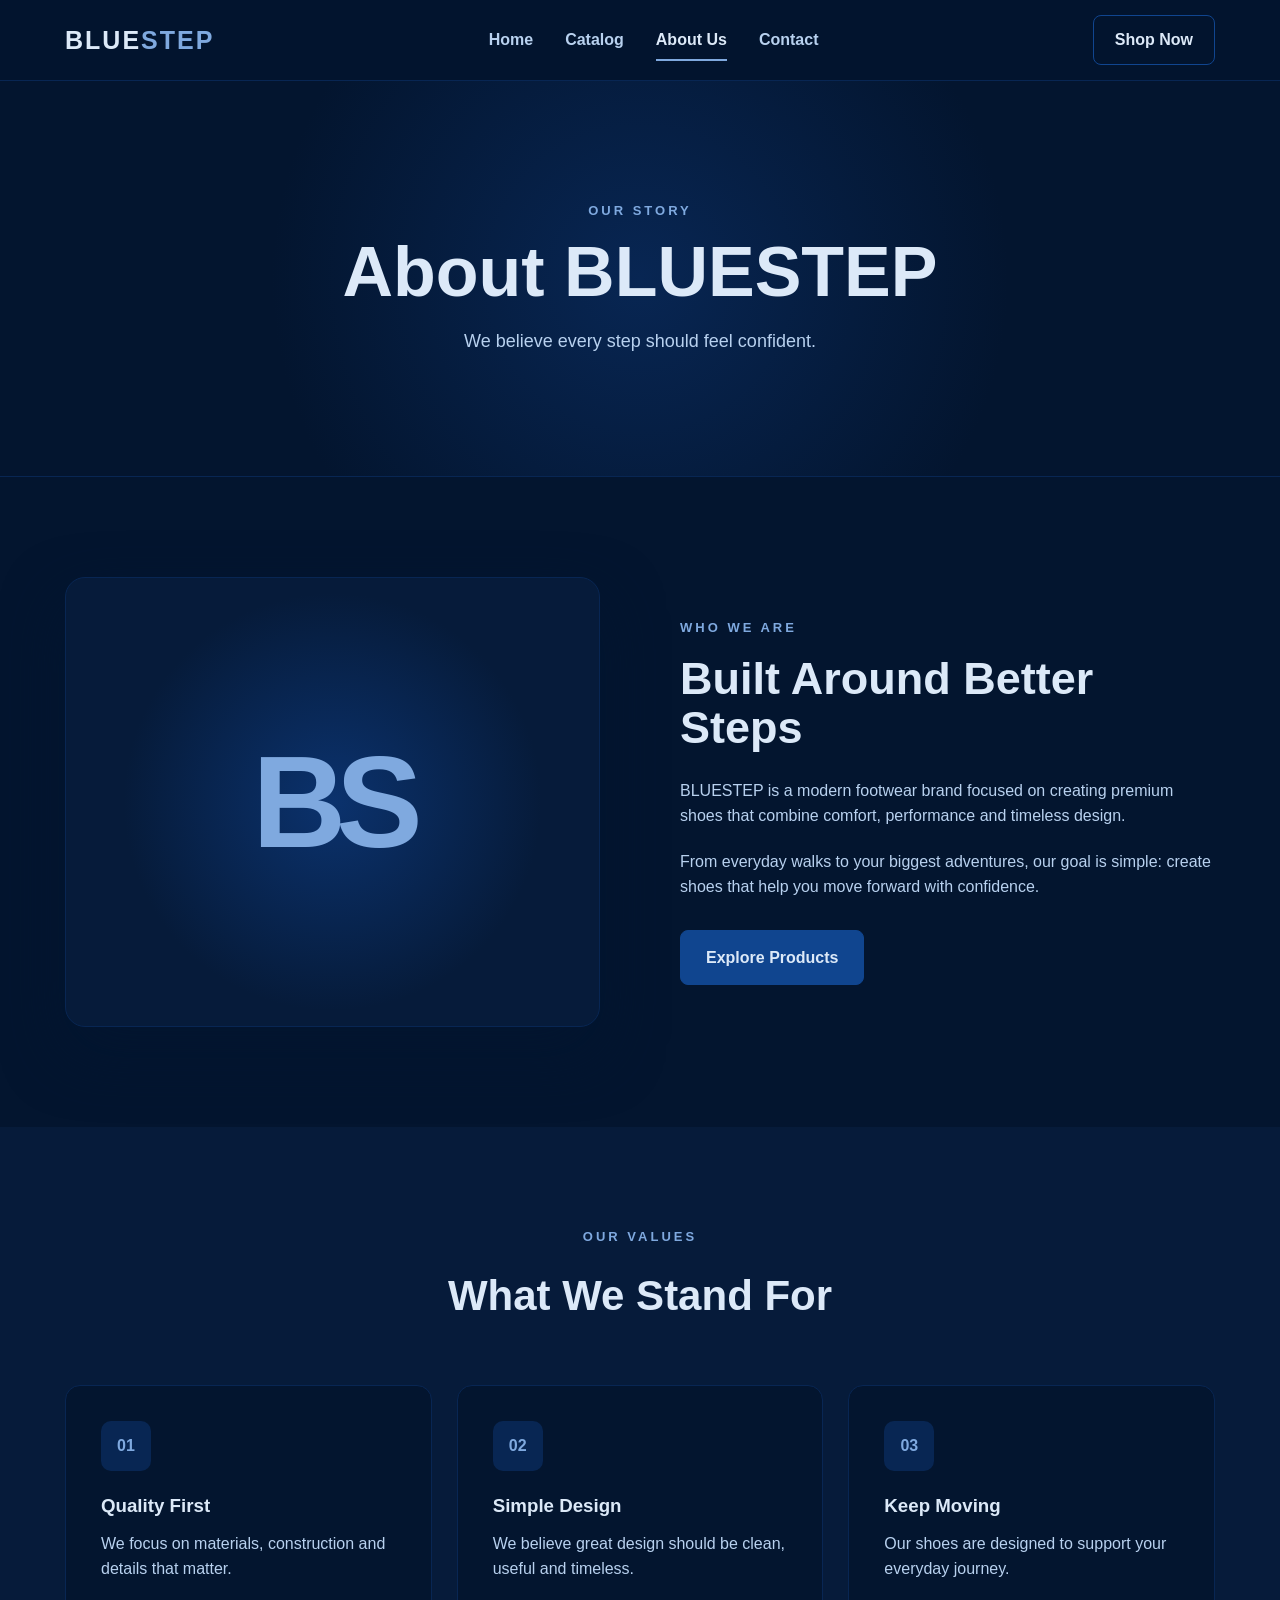
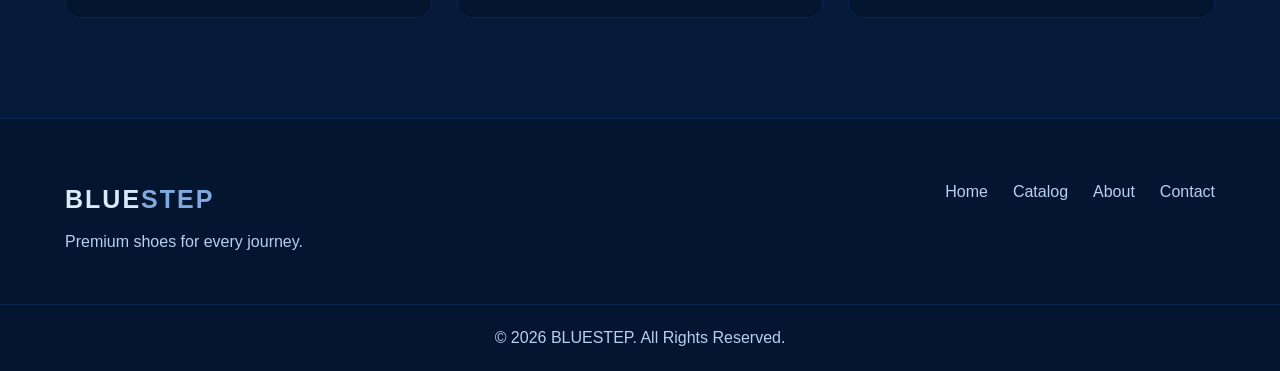
==== pages/about.html @ b3392eac "Sovanna edit" ====
<!DOCTYPE html>
<html lang="en">

<head>
    <meta charset="UTF-8">
    <meta name="viewport" content="width=device-width, initial-scale=1.0">
    <title>About Us | BLUESTEP</title>
    <link rel="stylesheet" href="../css/about.css">
</head>

<body>

    <div class="snow-container">
        <div class="snowflake">❅</div>
        <div class="snowflake">❆</div>
        <div class="snowflake">❅</div>
        <div class="snowflake">❆</div>
        <div class="snowflake">❅</div>
        <div class="snowflake">❆</div>
        <div class="snowflake">❅</div>
        <div class="snowflake">❆</div>
        <div class="snowflake">❅</div>
        <div class="snowflake">❆</div>
    </div>

    <header class="header">
        <div class="container nav">
            <a href="#" class="logo">BLUE<span>STEP</span></a>

            <nav>
                <a href="../index.html">Home</a>
                <a href="products.html">Catalog</a>
                <a href="about.html" class="active">About Us</a>
                <a href="contact.html">Contact</a>
            </nav>

            <a href="products.html" class="nav-btn">Shop Now</a>
        </div>
    </header>

    <main>

        <section class="page-hero">
            <div class="container">
                <p class="tag">OUR STORY</p>
                <h1>About BLUESTEP</h1>
                <p>We believe every step should feel confident.</p>
            </div>
        </section>

        <section class="about section">
            <div class="container about-grid">

                <div class="about-box">
                    <div class="big-number">BS</div>
                </div>

                <div class="about-text">
                    <p class="tag">WHO WE ARE</p>
                    <h2>Built Around Better Steps</h2>

                    <p>
                        BLUESTEP is a modern footwear brand focused on creating
                        premium shoes that combine comfort, performance and
                        timeless design.
                    </p>

                    <p>
                        From everyday walks to your biggest adventures,
                        our goal is simple: create shoes that help you move
                        forward with confidence.
                    </p>

                    <a href="products.html" class="btn">Explore Products</a>
                </div>

            </div>
        </section>

        <section class="values section">
            <div class="container">

                <div class="section-heading">
                    <p class="tag">OUR VALUES</p>
                    <h2>What We Stand For</h2>
                </div>

                <div class="features">

                    <div class="feature">
                        <div class="feature-icon">01</div>
                        <h3>Quality First</h3>
                        <p>We focus on materials, construction and details that matter.</p>
                    </div>

                    <div class="feature">
                        <div class="feature-icon">02</div>
                        <h3>Simple Design</h3>
                        <p>We believe great design should be clean, useful and timeless.</p>
                    </div>

                    <div class="feature">
                        <div class="feature-icon">03</div>
                        <h3>Keep Moving</h3>
                        <p>Our shoes are designed to support your everyday journey.</p>
                    </div>

                </div>
            </div>
        </section>

    </main>

    <footer class="footer">
        <div class="container footer-content">
            <div>
                <a href="#" class="logo">BLUE<span>STEP</span></a>
                <p>Premium shoes for every journey.</p>
            </div>

            <div class="footer-links">
                <a href="../index.html">Home</a>
                <a href="products.html">Catalog</a>
                <a href="about.html">About</a>
                <a href="contact.html">Contact</a>
            </div>
        </div>

        <div class="copyright">
            © 2026 BLUESTEP. All Rights Reserved.
        </div>
    </footer>

</body>

</html>
---- css/about.css ----
* {
    margin: 0;
    padding: 0;
    box-sizing: border-box;
}

:root {
    --dark: #03152f;
    --navy: #061b3a;
    --blue: #082653;
    --blue2: #0b326d;
    --blue3: #10458f;
    --light-blue: #7fa9df;
    --text: #dce9f8;
    --soft: #b8d1ef;
}

@keyframes snowfall {
    0% {
        transform: translateY(-10vh) translateX(0);
        opacity: 1;
    }

    100% {
        transform: translateY(100vh) translateX(100px);
        opacity: 0;
    }
}

@keyframes snowfall-2 {
    0% {
        transform: translateY(-10vh) translateX(0);
        opacity: 1;
    }

    100% {
        transform: translateY(100vh) translateX(-80px);
        opacity: 0;
    }
}

.snow-container {
    position: fixed;
    top: 0;
    left: 0;
    width: 100%;
    height: 100%;
    pointer-events: none;
    z-index: 999;
    overflow: hidden;
}

.snowflake {
    position: absolute;
    top: -10vh;
    color: var(--light-blue);
    font-size: clamp(16px, 3vw, 28px);
    opacity: 0.7;
    animation: snowfall linear infinite;
}

.snowflake:nth-child(1) {
    left: 10%;
    animation-duration: 8s;
    animation-delay: 0s;
}

.snowflake:nth-child(2) {
    left: 20%;
    animation: snowfall-2 linear infinite;
    animation-duration: 10s;
    animation-delay: 2s;
    font-size: clamp(14px, 2.5vw, 24px);
}

.snowflake:nth-child(3) {
    left: 30%;
    animation-duration: 9s;
    animation-delay: 1s;
}

.snowflake:nth-child(4) {
    left: 40%;
    animation: snowfall-2 linear infinite;
    animation-duration: 11s;
    animation-delay: 3s;
    font-size: clamp(18px, 3.2vw, 30px);
}

.snowflake:nth-child(5) {
    left: 50%;
    animation-duration: 8.5s;
    animation-delay: 0.5s;
}

.snowflake:nth-child(6) {
    left: 60%;
    animation: snowfall-2 linear infinite;
    animation-duration: 9.5s;
    animation-delay: 2.5s;
    font-size: clamp(15px, 2.8vw, 26px);
}

.snowflake:nth-child(7) {
    left: 70%;
    animation-duration: 10s;
    animation-delay: 1.5s;
}

.snowflake:nth-child(8) {
    left: 80%;
    animation: snowfall-2 linear infinite;
    animation-duration: 8.8s;
    animation-delay: 3.5s;
}

.snowflake:nth-child(9) {
    left: 90%;
    animation-duration: 9.2s;
    animation-delay: 2s;
    font-size: clamp(16px, 2.9vw, 27px);
}

.snowflake:nth-child(10) {
    left: 95%;
    animation: snowfall-2 linear infinite;
    animation-duration: 11.5s;
    animation-delay: 1s;
}

body {
    font-family: Arial, Helvetica, sans-serif;
    background: var(--dark);
    color: var(--text);
    line-height: 1.6;
}

a {
    text-decoration: none;
    color: inherit;
}

.container {
    width: 90%;
    max-width: 1150px;
    margin: auto;
}

.header {
    position: sticky;
    top: 0;
    z-index: 1000;
    background: rgba(3, 21, 47, 0.97);
    border-bottom: 1px solid var(--blue);
}

.nav {
    min-height: 80px;
    display: flex;
    align-items: center;
    justify-content: space-between;
}

.logo {
    font-size: 25px;
    font-weight: 900;
    letter-spacing: 2px;
}

.logo span {
    color: var(--light-blue);
}

nav {
    display: flex;
    gap: 32px;
}

nav a {
    color: var(--soft);
    font-weight: bold;
    position: relative;
    transition: 0.3s;
}

nav a:hover,
nav a.active {
    color: var(--text);
}

nav a::after {
    content: "";
    position: absolute;
    bottom: -8px;
    left: 0;
    width: 0;
    height: 2px;
    background: var(--light-blue);
    transition: 0.3s;
}

nav a:hover::after,
nav a.active::after {
    width: 100%;
}

.nav-btn {
    padding: 11px 21px;
    border: 1px solid var(--blue3);
    border-radius: 8px;
    font-weight: bold;
    transition: 0.3s;
}

.nav-btn:hover {
    background: var(--blue2);
    transform: translateY(-2px);
}

.page-hero {
    padding: 120px 0;
    text-align: center;
    background:
        radial-gradient(circle, var(--blue), transparent 55%),
        var(--dark);
    border-bottom: 1px solid var(--blue);
}

.tag {
    color: var(--light-blue);
    font-size: 13px;
    font-weight: 900;
    letter-spacing: 3px;
    margin-bottom: 15px;
}

.page-hero h1 {
    font-size: clamp(45px, 7vw, 70px);
    line-height: 1;
    margin-bottom: 20px;
}

.page-hero p:last-child {
    color: var(--soft);
    font-size: 18px;
}

.section {
    padding: 100px 0;
}

.about-grid {
    display: grid;
    grid-template-columns: 1fr 1fr;
    gap: 80px;
    align-items: center;
}

.about-box {
    height: 450px;
    border-radius: 20px;
    display: flex;
    justify-content: center;
    align-items: center;
    background:
        radial-gradient(circle, var(--blue2), transparent 60%),
        var(--navy);
    border: 1px solid var(--blue);
    box-shadow: 0 25px 60px rgba(3, 21, 47, 0.8);
}

.big-number {
    font-size: 130px;
    font-weight: 900;
    color: var(--light-blue);
    letter-spacing: -10px;
}

.about-text h2 {
    font-size: 45px;
    line-height: 1.1;
    margin-bottom: 25px;
}

.about-text p:not(.tag) {
    color: var(--soft);
    margin-bottom: 20px;
}

.btn {
    display: inline-block;
    margin-top: 10px;
    padding: 14px 25px;
    border-radius: 8px;
    background: var(--blue3);
    border: 1px solid var(--blue3);
    font-weight: bold;
    transition: 0.3s;
}

.btn:hover {
    background: var(--blue2);
    transform: translateY(-3px);
}

.values {
    background: var(--navy);
}

.section-heading {
    text-align: center;
    margin-bottom: 55px;
}

.section-heading h2 {
    font-size: 42px;
}

.features {
    display: grid;
    grid-template-columns: repeat(3, 1fr);
    gap: 25px;
}

.feature {
    padding: 35px;
    background: var(--dark);
    border: 1px solid var(--blue);
    border-radius: 15px;
    transition: 0.3s;
}

.feature:hover {
    transform: translateY(-7px);
    border-color: var(--blue3);
}

.feature-icon {
    width: 50px;
    height: 50px;
    display: flex;
    justify-content: center;
    align-items: center;
    background: var(--blue);
    border-radius: 10px;
    color: var(--light-blue);
    font-weight: bold;
    margin-bottom: 20px;
}

.feature h3 {
    margin-bottom: 10px;
}

.feature p {
    color: var(--soft);
}

.footer {
    padding-top: 60px;
    border-top: 1px solid var(--blue);
}

.footer-content {
    display: flex;
    justify-content: space-between;
    padding-bottom: 50px;
}

.footer-content p {
    color: var(--soft);
    margin-top: 10px;
}

.footer-links {
    display: flex;
    gap: 25px;
    color: var(--soft);
}

.footer-links a:hover {
    color: var(--text);
}

.copyright {
    text-align: center;
    padding: 20px;
    border-top: 1px solid var(--blue);
    color: var(--soft);
}

@media (max-width: 850px) {

    .nav {
        flex-wrap: wrap;
        padding: 20px 0;
    }

    nav {
        order: 3;
        width: 100%;
        justify-content: center;
        gap: 20px;
    }

    .about-grid {
        grid-template-columns: 1fr;
    }

    .features {
        grid-template-columns: repeat(2, 1fr);
    }
}

@media (max-width: 600px) {

    .nav-btn {
        display: none;
    }

    nav {
        font-size: 13px;
        gap: 14px;
    }

    .section {
        padding: 70px 0;
    }

    .about-box {
        height: 300px;
    }

    .big-number {
        font-size: 90px;
    }

    .features {
        grid-template-columns: 1fr;
    }

    .footer-content {
        flex-direction: column;
        gap: 30px;
    }

    .footer-links {
        flex-wrap: wrap;
    }
}
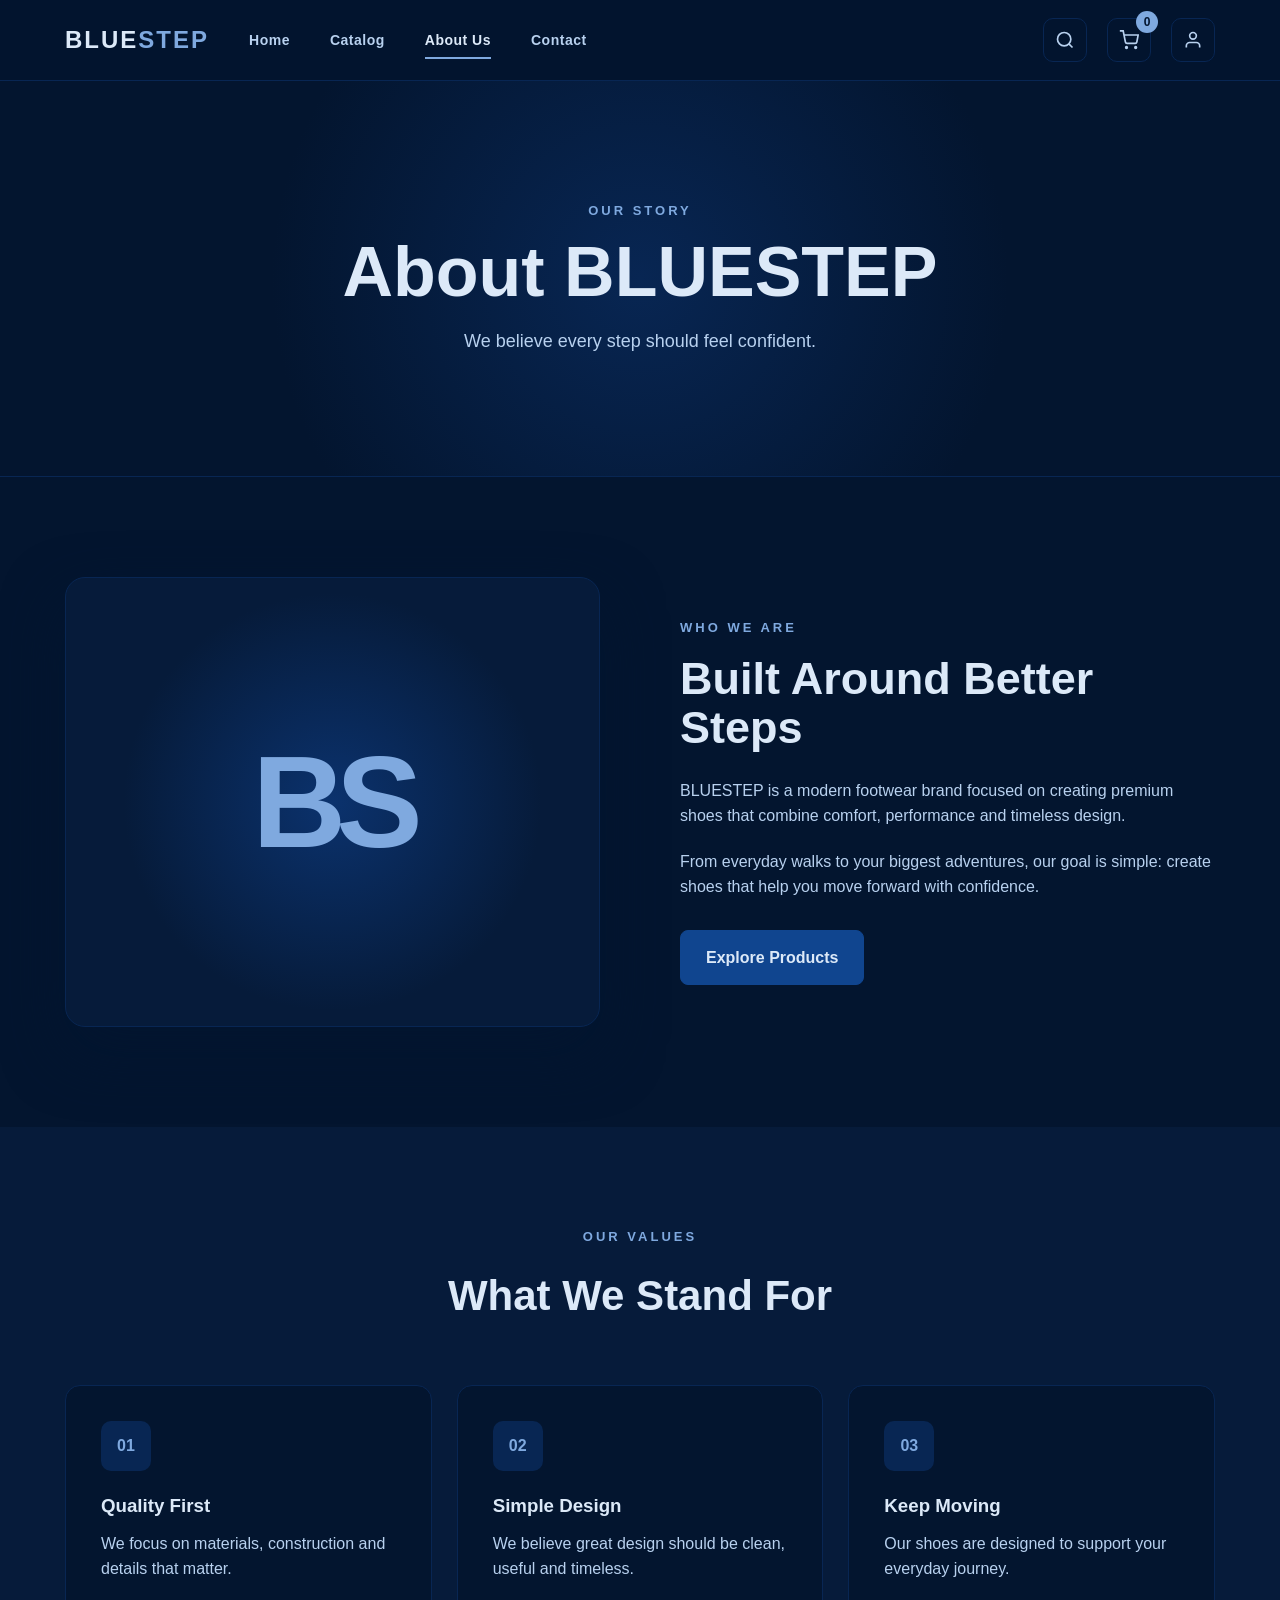
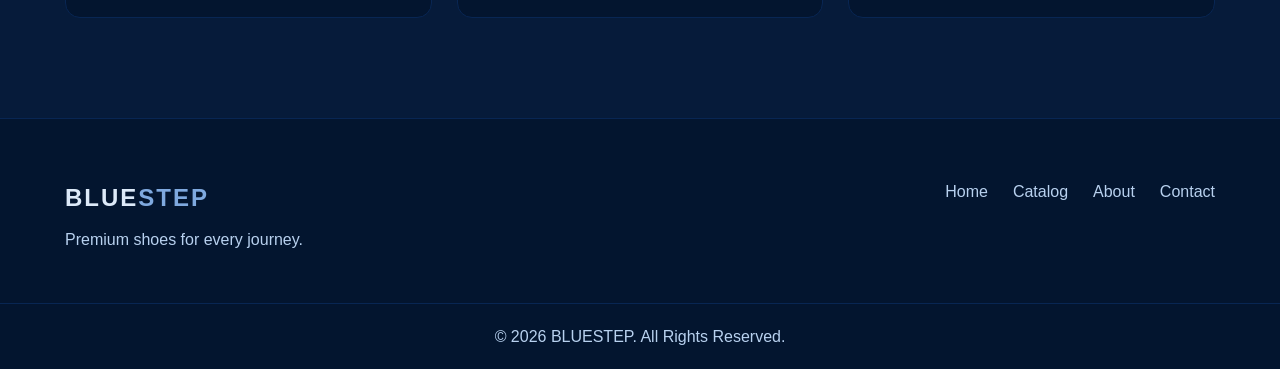
==== commit ffef03f7: "edit navbar" ====
--- a/pages/about.html
+++ b/pages/about.html
@@ -27,14 +27,35 @@
         <div class="container nav">
             <a href="#" class="logo">BLUE<span>STEP</span></a>
 
-            <nav>
+            <nav class="nav-menu">
                 <a href="../index.html">Home</a>
                 <a href="products.html">Catalog</a>
                 <a href="about.html" class="active">About Us</a>
                 <a href="contact.html">Contact</a>
             </nav>
 
-            <a href="products.html" class="nav-btn">Shop Now</a>
+            <div class="nav-icons">
+                <button class="icon-btn search-btn" title="Search">
+                    <svg width="20" height="20" viewBox="0 0 24 24" fill="none" stroke="currentColor" stroke-width="2">
+                        <circle cx="11" cy="11" r="8"></circle>
+                        <path d="m21 21-4.35-4.35"></path>
+                    </svg>
+                </button>
+                <button class="icon-btn cart-btn" title="Cart">
+                    <svg width="20" height="20" viewBox="0 0 24 24" fill="none" stroke="currentColor" stroke-width="2">
+                        <circle cx="9" cy="21" r="1"></circle>
+                        <circle cx="20" cy="21" r="1"></circle>
+                        <path d="M1 1h4l2.68 13.39a2 2 0 0 0 2 1.61h9.72a2 2 0 0 0 2-1.61L23 6H6"></path>
+                    </svg>
+                    <span class="cart-count">0</span>
+                </button>
+                <button class="icon-btn user-btn" title="Account">
+                    <svg width="20" height="20" viewBox="0 0 24 24" fill="none" stroke="currentColor" stroke-width="2">
+                        <path d="M20 21v-2a4 4 0 0 0-4-4H8a4 4 0 0 0-4 4v2"></path>
+                        <circle cx="12" cy="7" r="4"></circle>
+                    </svg>
+                </button>
+            </div>
         </div>
     </header>
 
@@ -131,6 +152,7 @@
         </div>
     </footer>
 
+    <script type="module" src="../js/main.js"></script>
 </body>
 
 </html>
--- a/css/about.css
+++ b/css/about.css
@@ -159,36 +159,42 @@
     display: flex;
     align-items: center;
     justify-content: space-between;
+    gap: 40px;
 }
 
 .logo {
-    font-size: 25px;
+    font-size: 24px;
     font-weight: 900;
     letter-spacing: 2px;
+    white-space: nowrap;
+    flex-shrink: 0;
 }
 
 .logo span {
     color: var(--light-blue);
 }
 
-nav {
-    display: flex;
-    gap: 32px;
-}
-
-nav a {
-    color: var(--soft);
-    font-weight: bold;
+.nav-menu {
+    display: flex;
+    gap: 40px;
+    flex: 1;
+}
+
+.nav-menu a {
+    color: var(--soft);
+    font-weight: 600;
     position: relative;
-    transition: 0.3s;
-}
-
-nav a:hover,
-nav a.active {
+    transition: color 0.4s cubic-bezier(0.25, 0.46, 0.45, 0.94);
+    font-size: 14px;
+    letter-spacing: 0.5px;
+}
+
+.nav-menu a:hover,
+.nav-menu a.active {
     color: var(--text);
 }
 
-nav a::after {
+.nav-menu a::after {
     content: "";
     position: absolute;
     bottom: -8px;
@@ -196,25 +202,58 @@
     width: 0;
     height: 2px;
     background: var(--light-blue);
-    transition: 0.3s;
-}
-
-nav a:hover::after,
-nav a.active::after {
+    transition: width 0.4s cubic-bezier(0.25, 0.46, 0.45, 0.94);
+}
+
+.nav-menu a:hover::after,
+.nav-menu a.active::after {
     width: 100%;
 }
 
-.nav-btn {
-    padding: 11px 21px;
-    border: 1px solid var(--blue3);
-    border-radius: 8px;
-    font-weight: bold;
-    transition: 0.3s;
-}
-
-.nav-btn:hover {
+.nav-icons {
+    display: flex;
+    gap: 20px;
+    align-items: center;
+    flex-shrink: 0;
+}
+
+.icon-btn {
+    background: transparent;
+    border: 1px solid var(--blue);
+    color: var(--soft);
+    width: 44px;
+    height: 44px;
+    border-radius: 10px;
+    cursor: pointer;
+    display: flex;
+    align-items: center;
+    justify-content: center;
+    transition: all 0.4s cubic-bezier(0.25, 0.46, 0.45, 0.94);
+    position: relative;
+}
+
+.icon-btn:hover {
     background: var(--blue2);
+    border-color: var(--light-blue);
+    color: var(--light-blue);
     transform: translateY(-2px);
+    box-shadow: 0 8px 20px rgba(127, 169, 223, 0.2);
+}
+
+.cart-count {
+    position: absolute;
+    top: -8px;
+    right: -8px;
+    background: var(--light-blue);
+    color: var(--dark);
+    width: 22px;
+    height: 22px;
+    border-radius: 50%;
+    display: flex;
+    align-items: center;
+    justify-content: center;
+    font-size: 12px;
+    font-weight: 700;
 }
 
 .page-hero {
@@ -295,12 +334,13 @@
     background: var(--blue3);
     border: 1px solid var(--blue3);
     font-weight: bold;
-    transition: 0.3s;
+    transition: all 0.4s cubic-bezier(0.25, 0.46, 0.45, 0.94);
 }
 
 .btn:hover {
     background: var(--blue2);
-    transform: translateY(-3px);
+    transform: translateY(-4px);
+    box-shadow: 0 12px 30px rgba(127, 169, 223, 0.25);
 }
 
 .values {
@@ -327,12 +367,13 @@
     background: var(--dark);
     border: 1px solid var(--blue);
     border-radius: 15px;
-    transition: 0.3s;
+    transition: all 0.4s cubic-bezier(0.23, 1, 0.320, 1);
 }
 
 .feature:hover {
-    transform: translateY(-7px);
+    transform: translateY(-10px);
     border-color: var(--blue3);
+    box-shadow: 0 20px 50px rgba(127, 169, 223, 0.2);
 }
 
 .feature-icon {
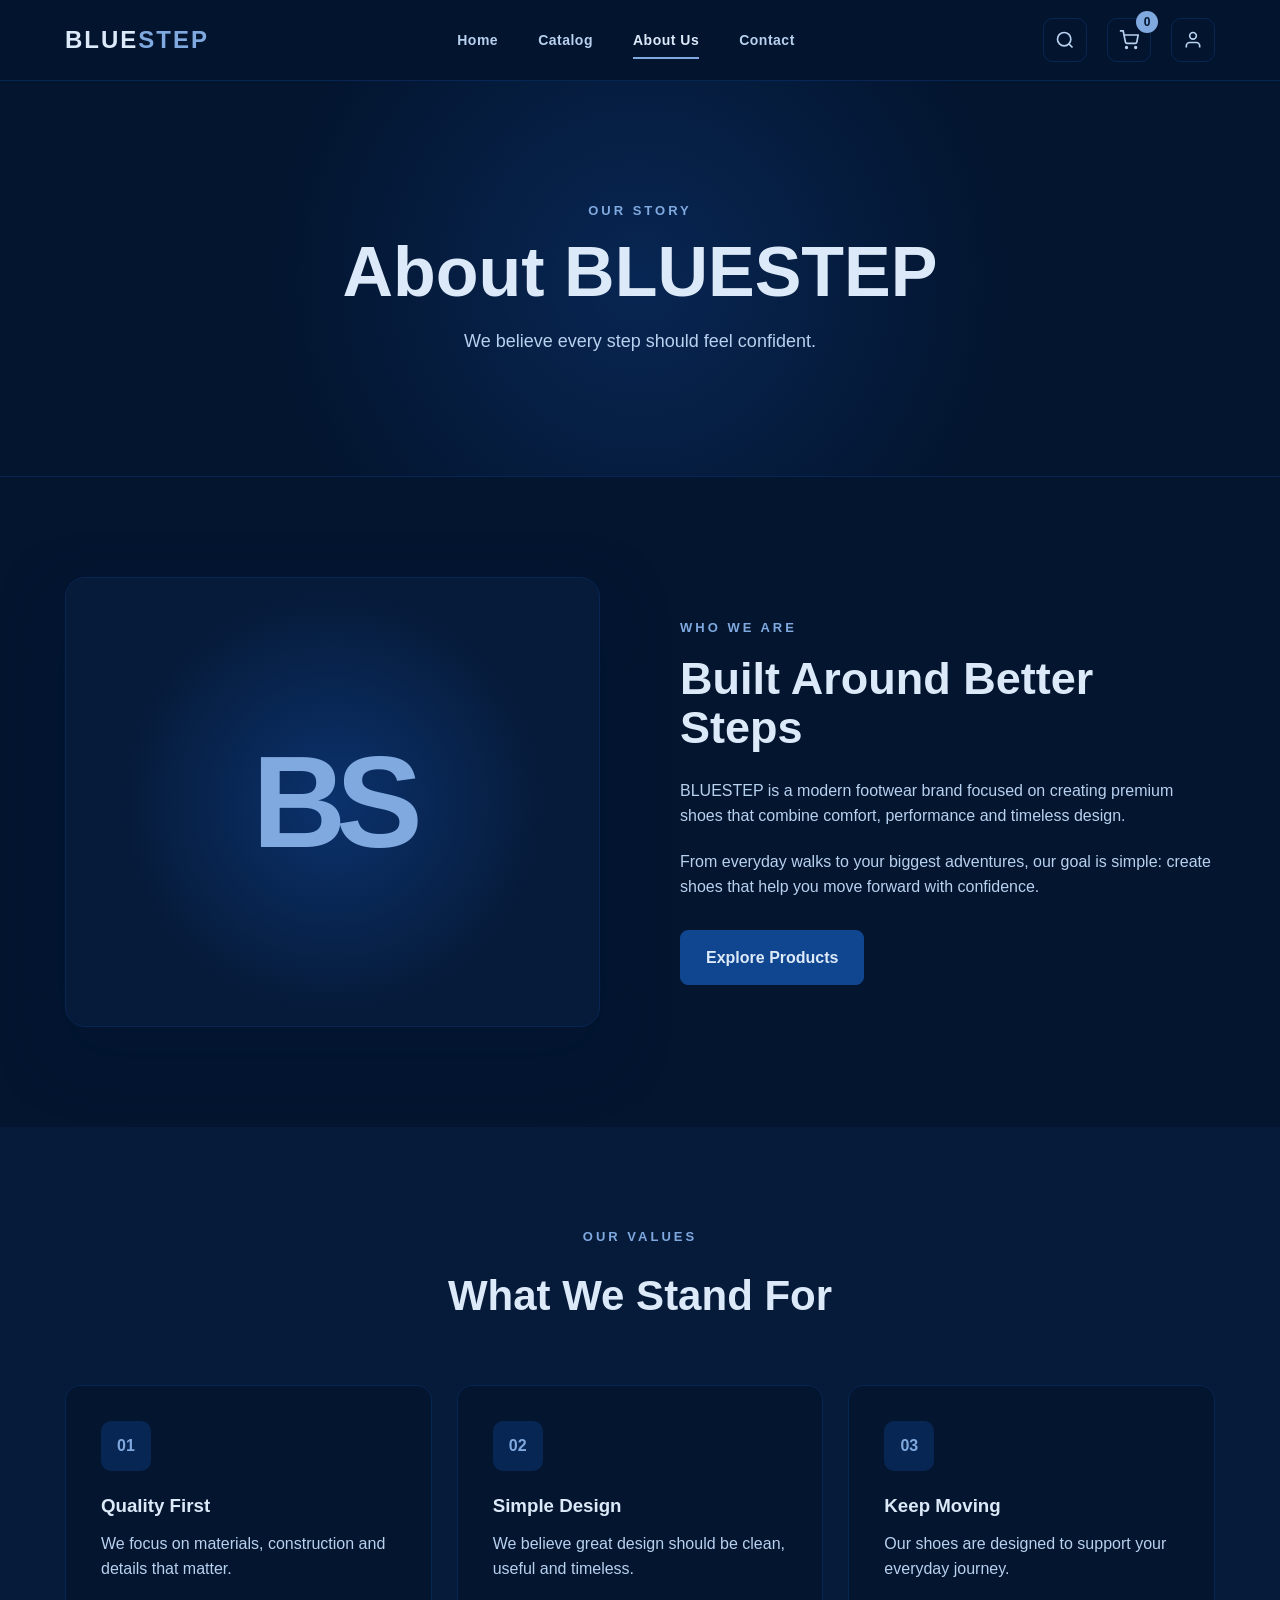
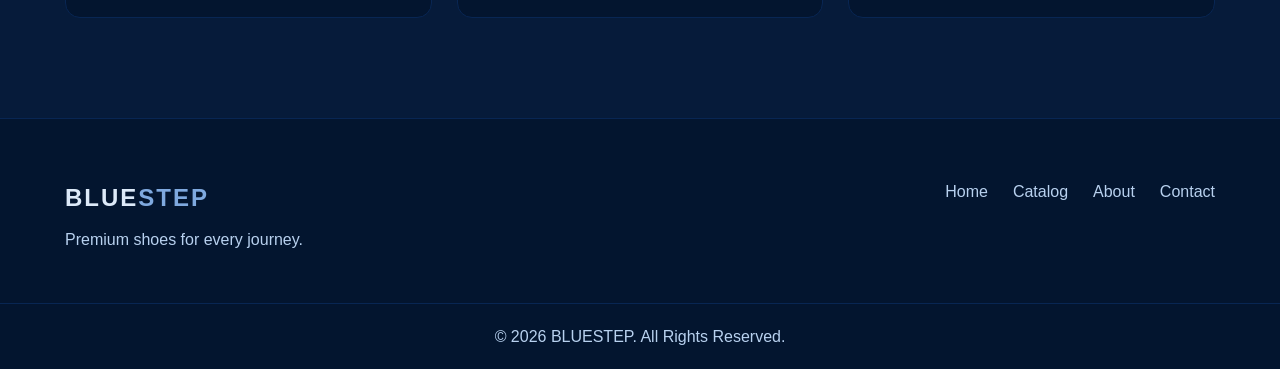
==== commit 475fefb8: "update shop" ====
--- a/pages/about.html
+++ b/pages/about.html
@@ -35,26 +35,40 @@
             </nav>
 
             <div class="nav-icons">
-                <button class="icon-btn search-btn" title="Search">
+                <button class="icon-btn search-btn" title="Search" type="button">
                     <svg width="20" height="20" viewBox="0 0 24 24" fill="none" stroke="currentColor" stroke-width="2">
                         <circle cx="11" cy="11" r="8"></circle>
                         <path d="m21 21-4.35-4.35"></path>
                     </svg>
                 </button>
-                <button class="icon-btn cart-btn" title="Cart">
+                <button class="icon-btn cart-btn" title="Cart" type="button" aria-label="Open cart">
                     <svg width="20" height="20" viewBox="0 0 24 24" fill="none" stroke="currentColor" stroke-width="2">
                         <circle cx="9" cy="21" r="1"></circle>
                         <circle cx="20" cy="21" r="1"></circle>
                         <path d="M1 1h4l2.68 13.39a2 2 0 0 0 2 1.61h9.72a2 2 0 0 0 2-1.61L23 6H6"></path>
                     </svg>
-                    <span class="cart-count">0</span>
+                    <span class="cart-count" id="cartCount">0</span>
                 </button>
-                <button class="icon-btn user-btn" title="Account">
+                <button class="icon-btn user-btn" title="Account" type="button">
                     <svg width="20" height="20" viewBox="0 0 24 24" fill="none" stroke="currentColor" stroke-width="2">
                         <path d="M20 21v-2a4 4 0 0 0-4-4H8a4 4 0 0 0-4 4v2"></path>
                         <circle cx="12" cy="7" r="4"></circle>
                     </svg>
                 </button>
+            </div>
+
+            <div class="cart-panel" id="cartPanel" aria-live="polite">
+                <div class="cart-panel-header">
+                    <h3>Your Cart</h3>
+                    <button class="cart-close" type="button" aria-label="Close cart">×</button>
+                </div>
+                <div class="cart-items" id="cartItems">
+                    <p class="empty-cart">Your cart is empty.</p>
+                </div>
+
+                <div class="cart-footer">
+                    <button class="cart-buy-btn" type="button">Buy Now</button>
+                </div>
             </div>
         </div>
     </header>
--- a/css/about.css
+++ b/css/about.css
@@ -1,3 +1,5 @@
+@import 'keyframes.css';
+
 * {
     margin: 0;
     padding: 0;
@@ -155,6 +157,7 @@
 }
 
 .nav {
+    position: relative;
     min-height: 80px;
     display: flex;
     align-items: center;
@@ -178,6 +181,7 @@
     display: flex;
     gap: 40px;
     flex: 1;
+    justify-content: center;
 }
 
 .nav-menu a {
@@ -240,6 +244,161 @@
     box-shadow: 0 8px 20px rgba(127, 169, 223, 0.2);
 }
 
+.cart-panel {
+    position: absolute;
+    right: 0;
+    top: calc(100% + 10px);
+    width: min(360px, 90vw);
+    background: rgba(6, 27, 58, 0.98);
+    border: 1px solid var(--blue3);
+    border-radius: 16px;
+    box-shadow: 0 25px 60px rgba(0, 0, 0, 0.45);
+    padding: 18px;
+    opacity: 0;
+    visibility: hidden;
+    transform: translateY(-10px);
+    transition: all 0.25s ease;
+    z-index: 1200;
+}
+
+.cart-panel.active {
+    opacity: 1;
+    visibility: visible;
+    transform: translateY(0);
+}
+
+.cart-panel-header {
+    display: flex;
+    align-items: center;
+    justify-content: space-between;
+    margin-bottom: 12px;
+    padding-bottom: 12px;
+    border-bottom: 1px solid var(--blue);
+}
+
+.cart-panel-header h3 {
+    font-size: 18px;
+    color: var(--text);
+}
+
+.cart-close {
+    background: transparent;
+    border: none;
+    color: var(--soft);
+    font-size: 30px;
+    cursor: pointer;
+    line-height: 1;
+}
+
+.cart-items {
+    display: flex;
+    flex-direction: column;
+    gap: 12px;
+    max-height: 420px;
+    overflow-y: auto;
+}
+
+.empty-cart {
+    color: var(--soft);
+    padding: 10px 0;
+    text-align: center;
+}
+
+.cart-item {
+    display: grid;
+    grid-template-columns: 70px 1fr auto;
+    gap: 12px;
+    align-items: center;
+    padding: 10px 0;
+    border-bottom: 1px solid rgba(127, 169, 223, 0.15);
+}
+
+.cart-item-image {
+    width: 70px;
+    height: 70px;
+    border-radius: 12px;
+    overflow: hidden;
+    background: rgba(255, 255, 255, 0.04);
+}
+
+.cart-item-image img {
+    width: 100%;
+    height: 100%;
+    object-fit: cover;
+}
+
+.cart-item-info h4 {
+    font-size: 14px;
+    line-height: 1.3;
+    margin-bottom: 6px;
+}
+
+.cart-item-info p {
+    color: var(--soft);
+    font-size: 12px;
+    margin-bottom: 8px;
+}
+
+.cart-footer {
+    margin-top: 18px;
+    padding-top: 14px;
+    border-top: 1px solid var(--blue);
+}
+
+.cart-buy-btn {
+    width: 100%;
+    padding: 14px 18px;
+    border: 1px solid var(--light-blue);
+    border-radius: 12px;
+    background: linear-gradient(135deg, var(--blue3), var(--light-blue));
+    color: var(--text);
+    font-size: 14px;
+    font-weight: 800;
+    letter-spacing: 1px;
+    text-transform: uppercase;
+    cursor: pointer;
+    transition: all 0.3s ease;
+}
+
+.cart-buy-btn:hover {
+    transform: translateY(-2px);
+    box-shadow: 0 12px 30px rgba(127, 169, 223, 0.35);
+}
+
+.cart-buy-btn:disabled {
+    opacity: 0.5;
+    cursor: not-allowed;
+    transform: none;
+    box-shadow: none;
+}
+
+.cart-quantity {
+    display: inline-flex;
+    align-items: center;
+    gap: 8px;
+    border: 1px solid var(--blue3);
+    border-radius: 999px;
+    padding: 4px 8px;
+    background: rgba(16, 69, 143, 0.2);
+}
+
+.qty-btn {
+    width: 24px;
+    height: 24px;
+    border: none;
+    border-radius: 50%;
+    background: var(--blue3);
+    color: var(--text);
+    cursor: pointer;
+    font-size: 18px;
+    line-height: 1;
+}
+
+.cart-item-total {
+    color: var(--light-blue);
+    font-size: 13px;
+}
+
 .cart-count {
     position: absolute;
     top: -8px;
